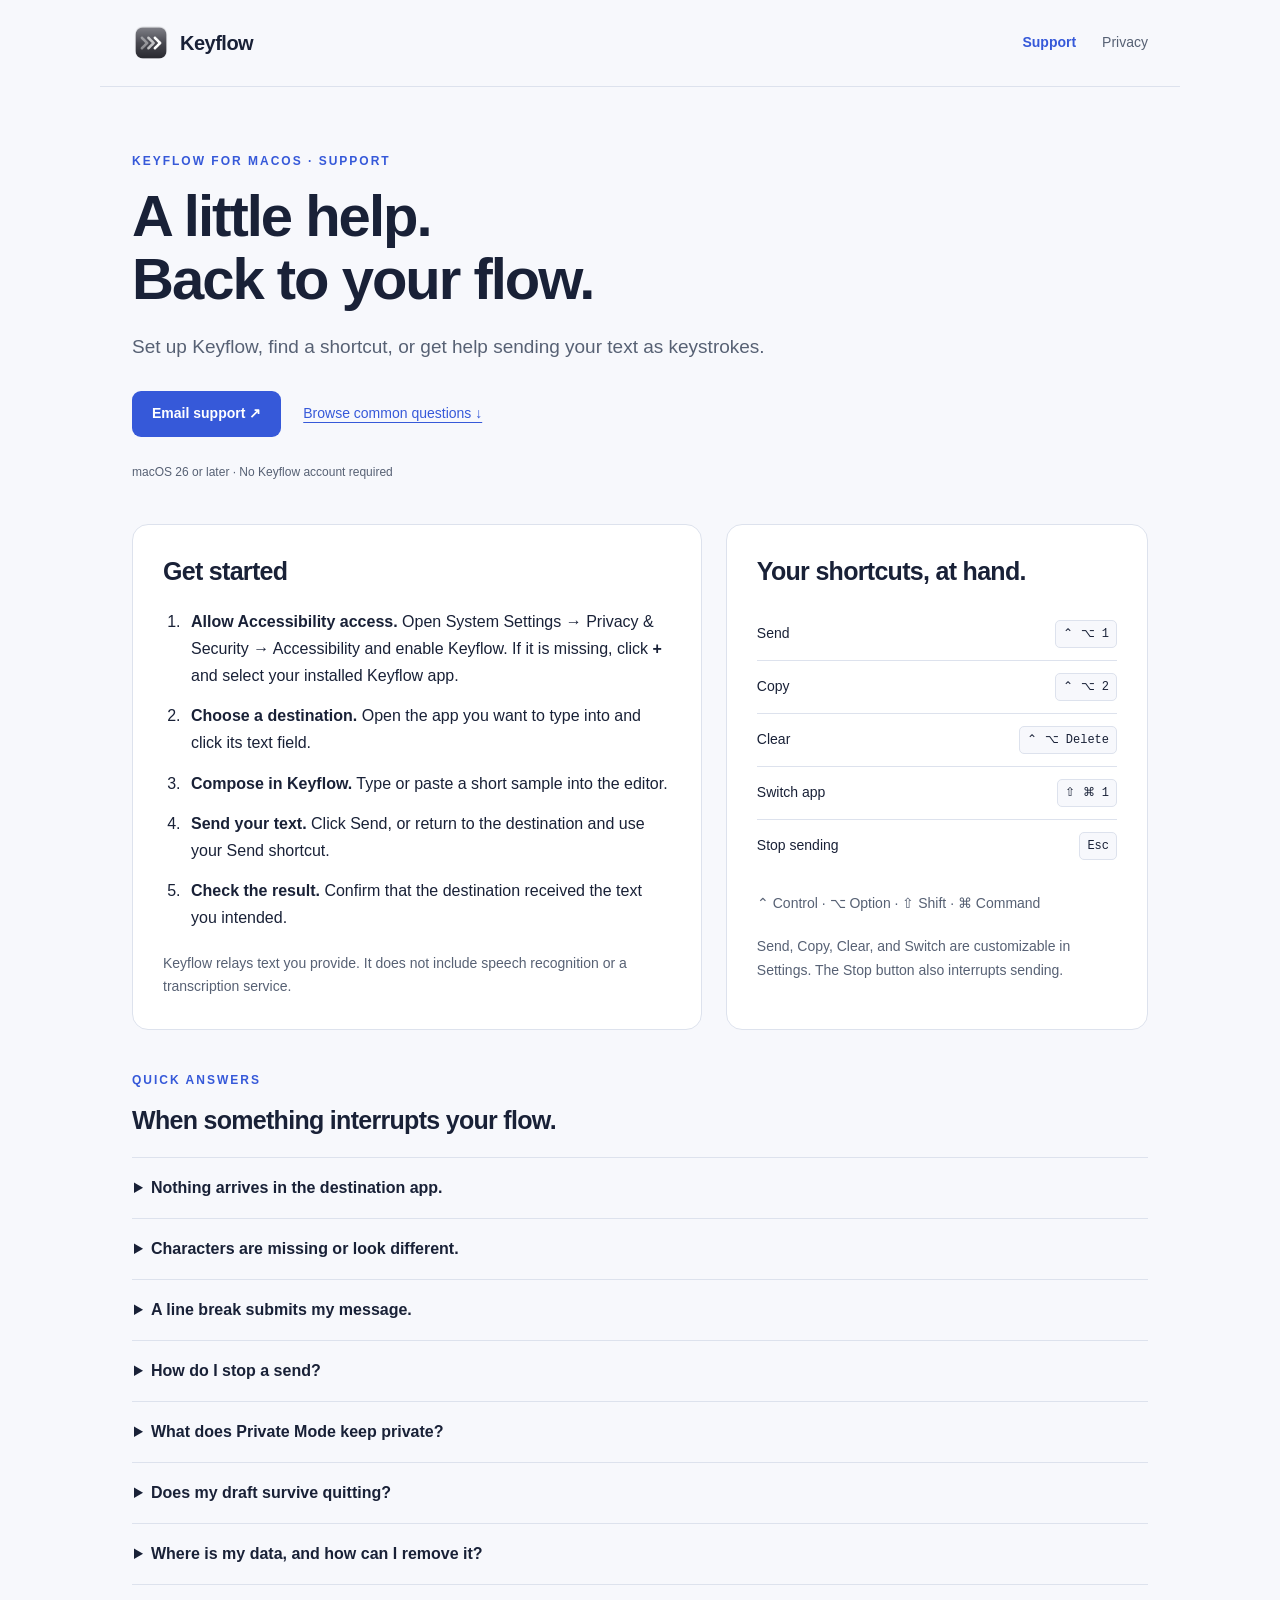
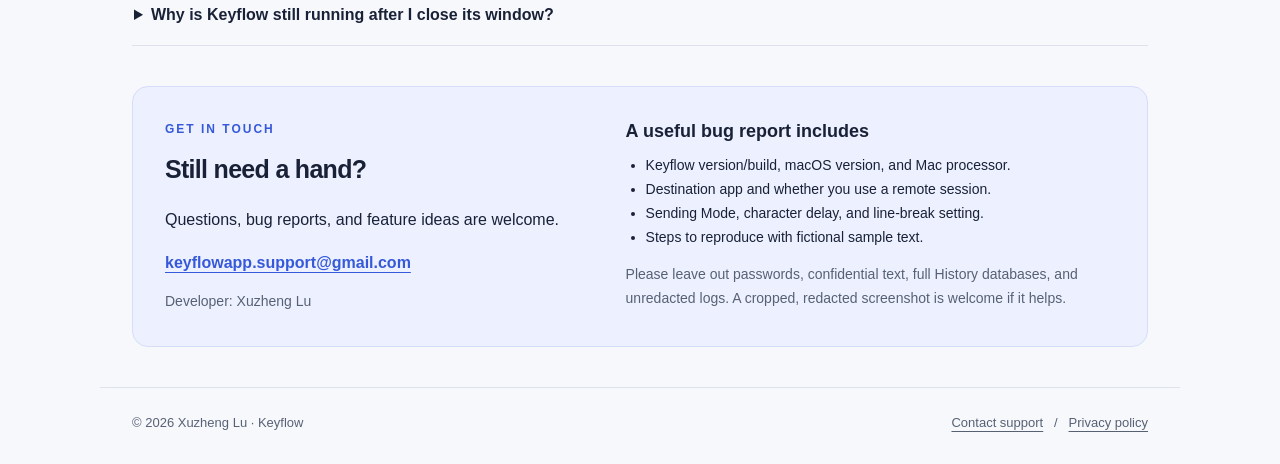
==== index.html @ cf7bfe1b "Publish Keyflow support and privacy pages" ====
<!doctype html>
<html lang="en"><head><meta charset="utf-8"><meta name="viewport" content="width=device-width,initial-scale=1"><title>Keyflow Support</title><meta name="description" content="Setup, shortcuts, troubleshooting, and contact information for Keyflow, a macOS text relay."><meta name="theme-color" content="#f7f8fc"><link rel="icon" href="icon.png"><link rel="stylesheet" href="style.css"></head>
<body><a class="skip" href="#main">Skip to content</a><header class="wrap top"><a class="brand" href="index.html"><img src="icon.png" alt="" width="38" height="38">Keyflow</a><nav aria-label="Main navigation"><a href="index.html" aria-current="page">Support</a><a href="privacy.html">Privacy</a></nav></header><main id="main" class="wrap"><section class="hero"><p class="eyebrow">Keyflow for macOS · Support</p><h1>A little help.<br>Back to your flow.</h1><p class="lead">Set up Keyflow, find a shortcut, or get help sending your text as keystrokes.</p><div class="actions"><a class="button" href="mailto:keyflowapp.support@gmail.com">Email support ↗</a><a class="secondary" href="#questions">Browse common questions ↓</a></div><span class="tag">macOS 26 or later · No Keyflow account required</span></section>
<div class="grid"><section class="card" aria-labelledby="start"><h2 id="start">Get started</h2><ol><li><strong>Allow Accessibility access.</strong> Open System Settings → Privacy &amp; Security → Accessibility and enable Keyflow. If it is missing, click <strong>+</strong> and select your installed Keyflow app.</li><li><strong>Choose a destination.</strong> Open the app you want to type into and click its text field.</li><li><strong>Compose in Keyflow.</strong> Type or paste a short sample into the editor.</li><li><strong>Send your text.</strong> Click Send, or return to the destination and use your Send shortcut.</li><li><strong>Check the result.</strong> Confirm that the destination received the text you intended.</li></ol><p class="note">Keyflow relays text you provide. It does not include speech recognition or a transcription service.</p></section>
<section class="card" aria-labelledby="shortcuts"><h2 id="shortcuts">Your shortcuts, at hand.</h2><div class="shortcut"><span>Send</span><kbd>⌃ ⌥ 1</kbd></div><div class="shortcut"><span>Copy</span><kbd>⌃ ⌥ 2</kbd></div><div class="shortcut"><span>Clear</span><kbd>⌃ ⌥ Delete</kbd></div><div class="shortcut"><span>Switch app</span><kbd>⇧ ⌘ 1</kbd></div><div class="shortcut"><span>Stop sending</span><kbd>Esc</kbd></div><p class="note">⌃ Control · ⌥ Option · ⇧ Shift · ⌘ Command</p><p class="note">Send, Copy, Clear, and Switch are customizable in Settings. The Stop button also interrupts sending.</p></section></div>
<section id="questions" class="section"><p class="eyebrow">Quick answers</p><h2>When something interrupts your flow.</h2><div class="faq">
<details><summary>Nothing arrives in the destination app.</summary><p>Check that Keyflow is enabled in System Settings → Privacy &amp; Security → Accessibility. Click a writable field in your destination app and check that Allowed Target includes that app. Keyflow’s status line can explain why sending is unavailable. Secure Input and some remote-session configurations can prevent simulated input.</p></details>
<details><summary>Characters are missing or look different.</summary><p>Try a longer character delay and a different Sending Mode with harmless sample text. Check both your local keyboard layout and any remote input method. Automatic mode chooses Standard for ASCII text and Unicode otherwise. Compatibility depends on the destination; completion means events were posted, not that every character was accepted.</p></details>
<details><summary>A line break submits my message.</summary><p>Check Send Return As in Typing settings. The default is Shift + Return. Different destinations handle Return differently, so use a safe sample before sending important text.</p></details>
<details><summary>How do I stop a send?</summary><p>Press Esc or click Stop. Sending also stops when the destination or permission changes, preserving the original editor text. Some characters may already have arrived; check the destination before retrying to avoid duplicates.</p></details>
<details><summary>What does Private Mode keep private?</summary><p>Private Mode skips new History entries. Draft recovery still saves editor text locally, including in Private Mode. Existing History and Favorites remain, and the destination app follows its own storage practices. Read the <a href="privacy.html">privacy policy</a> for details.</p></details>
<details><summary>Does my draft survive quitting?</summary><p>Draft recovery is intended for an unexpected exit. Normal Quit attempts to clear the draft. Save text you need before deliberately quitting. If Keyflow reports a storage failure, do not assume the draft is recoverable.</p></details>
<details><summary>Where is my data, and how can I remove it?</summary><p>Settings → Data shows the folder used by your installed version. Clear History and Clear Favorites are separate actions; clearing one keeps the other. Reset Settings preserves your data. The <a href="privacy.html">privacy policy</a> explains local storage, backups, and deletion.</p></details>
<details><summary>Why is Keyflow still running after I close its window?</summary><p>When Keep in Menu Bar is enabled, closing the main window can leave Keyflow and its shortcuts running. Use Quit to end the application.</p></details>
</div></section>
<section id="contact" class="contact"><div><p class="eyebrow">Get in touch</p><h2>Still need a hand?</h2><p>Questions, bug reports, and feature ideas are welcome.</p><a class="email" href="mailto:keyflowapp.support@gmail.com">keyflowapp.support@gmail.com</a><p class="note">Developer: Xuzheng Lu</p></div><div><h3>A useful bug report includes</h3><ul><li>Keyflow version/build, macOS version, and Mac processor.</li><li>Destination app and whether you use a remote session.</li><li>Sending Mode, character delay, and line-break setting.</li><li>Steps to reproduce with fictional sample text.</li></ul><p class="note">Please leave out passwords, confidential text, full History databases, and unredacted logs. A cropped, redacted screenshot is welcome if it helps.</p></div></section></main><footer class="wrap footer"><span>© 2026 Xuzheng Lu · Keyflow</span><span><a href="index.html#contact">Contact support</a> &nbsp; / &nbsp; <a href="privacy.html">Privacy policy</a></span></footer></body></html>
---- style.css ----
@charset "UTF-8";
:root{color-scheme:light;--ink:#192137;--muted:#576174;--blue:#3659d9;--line:#dde2ed;--paper:#f7f8fc;--card:#fff}*{box-sizing:border-box}html{scroll-behavior:smooth;scroll-padding-top:24px}body{margin:0;background:var(--paper);color:var(--ink);font:16px/1.7 -apple-system,BlinkMacSystemFont,"Segoe UI",sans-serif}a{color:var(--blue);text-underline-offset:4px}a:hover{text-decoration-thickness:2px}a:focus-visible,summary:focus-visible{outline:3px solid #3659d9;outline-offset:5px;border-radius:3px}.wrap{max-width:1080px;margin:auto;padding:0 32px}.skip{position:absolute;left:16px;top:-100px;background:white;padding:10px;z-index:10}.skip:focus{top:10px}.top{display:flex;align-items:center;justify-content:space-between;gap:20px;padding-top:24px;padding-bottom:24px;border-bottom:1px solid var(--line)}.brand{display:flex;align-items:center;gap:10px;font-weight:750;font-size:20px;letter-spacing:-.5px;color:var(--ink);text-decoration:none}.brand img{width:38px;height:38px}nav{display:flex;gap:26px;font-size:14px}nav a{color:var(--muted);text-decoration:none}nav a[aria-current=page]{color:var(--blue);font-weight:650}.hero{padding:64px 0 42px;max-width:790px}.eyebrow{font-size:12px;font-weight:700;letter-spacing:2px;text-transform:uppercase;color:var(--blue);margin:0 0 14px}h1{font-size:clamp(36px,6vw,58px);line-height:1.08;letter-spacing:-2px;margin:0 0 20px}h2{font-size:25px;line-height:1.3;letter-spacing:-.7px;margin:0 0 20px}h3{font-size:18px;line-height:1.4;margin:0 0 10px}p{margin:0 0 16px}.lead{font-size:19px;color:var(--muted);max-width:670px}.meta{font-size:13px;color:var(--muted)}.actions{display:flex;align-items:center;gap:22px;flex-wrap:wrap;margin-top:28px}.button{background:var(--blue);color:white;text-decoration:none;padding:11px 20px;border-radius:9px;font-weight:650;font-size:14px;display:inline-block}.actions .secondary{font-size:14px}.grid{display:grid;grid-template-columns:1.35fr 1fr;gap:24px;margin:0 0 28px}.card{background:var(--card);border:1px solid var(--line);border-radius:16px;padding:30px}.card ol{padding-left:22px;margin:0}.card li{padding-left:6px;margin-bottom:13px}.card li:last-child{margin-bottom:0}.note{font-size:14px;color:var(--muted);margin:20px 0 0}.tag{font-size:12px;color:var(--muted);margin-top:25px;display:block}.shortcut{display:flex;align-items:center;justify-content:space-between;gap:12px;padding:12px 0;border-bottom:1px solid var(--line);font-size:14px}.shortcut:last-of-type{border-bottom:0}kbd{font:12px/1.5 ui-monospace,SFMono-Regular,Consolas,monospace;background:var(--paper);border:1px solid var(--line);border-radius:5px;padding:4px 7px;white-space:nowrap}.section{margin:40px 0}.faq{border-top:1px solid var(--line)}details{border-bottom:1px solid var(--line);padding:0 2px}summary{font-weight:600;cursor:pointer;padding:18px 0;line-height:1.5}details p{padding:0 24px 3px 0;max-width:840px;color:var(--muted)}.contact{display:grid;grid-template-columns:1fr 1.15fr;gap:35px;background:#edf1ff;border:1px solid #d5ddf8;border-radius:16px;padding:32px;margin:40px 0}.contact ul{padding-left:20px;margin:0;font-size:14px}.email{font-weight:650;overflow-wrap:anywhere}.contact .note{margin-top:14px}.footer{border-top:1px solid var(--line);display:flex;justify-content:space-between;gap:18px;padding-top:24px;padding-bottom:30px;font-size:13px;color:var(--muted)}.footer a{color:var(--muted)}.policy{max-width:780px;padding-bottom:35px}.policy h2{margin:38px 0 14px;font-size:23px}.policy p{color:#394357}.policy strong{color:var(--ink)}code{font-size:.9em;overflow-wrap:anywhere}.policy .summary{border-left:3px solid var(--blue);background:#edf1ff;padding:20px 24px;margin:0 0 32px}.policy .summary p{margin:0}@media(max-width:680px){.wrap{padding-left:22px;padding-right:22px}.top{padding-top:18px;padding-bottom:18px}.brand{font-size:18px}nav{gap:16px;font-size:13px}.hero{padding:42px 0 26px}h1{letter-spacing:-1.2px}.lead{font-size:17px}.grid,.contact{grid-template-columns:1fr;gap:20px}.card,.contact{padding:24px}.contact{gap:18px}.footer{flex-wrap:wrap}.actions{gap:18px}h2{font-size:23px}}@media(prefers-reduced-motion:reduce){html{scroll-behavior:auto}}
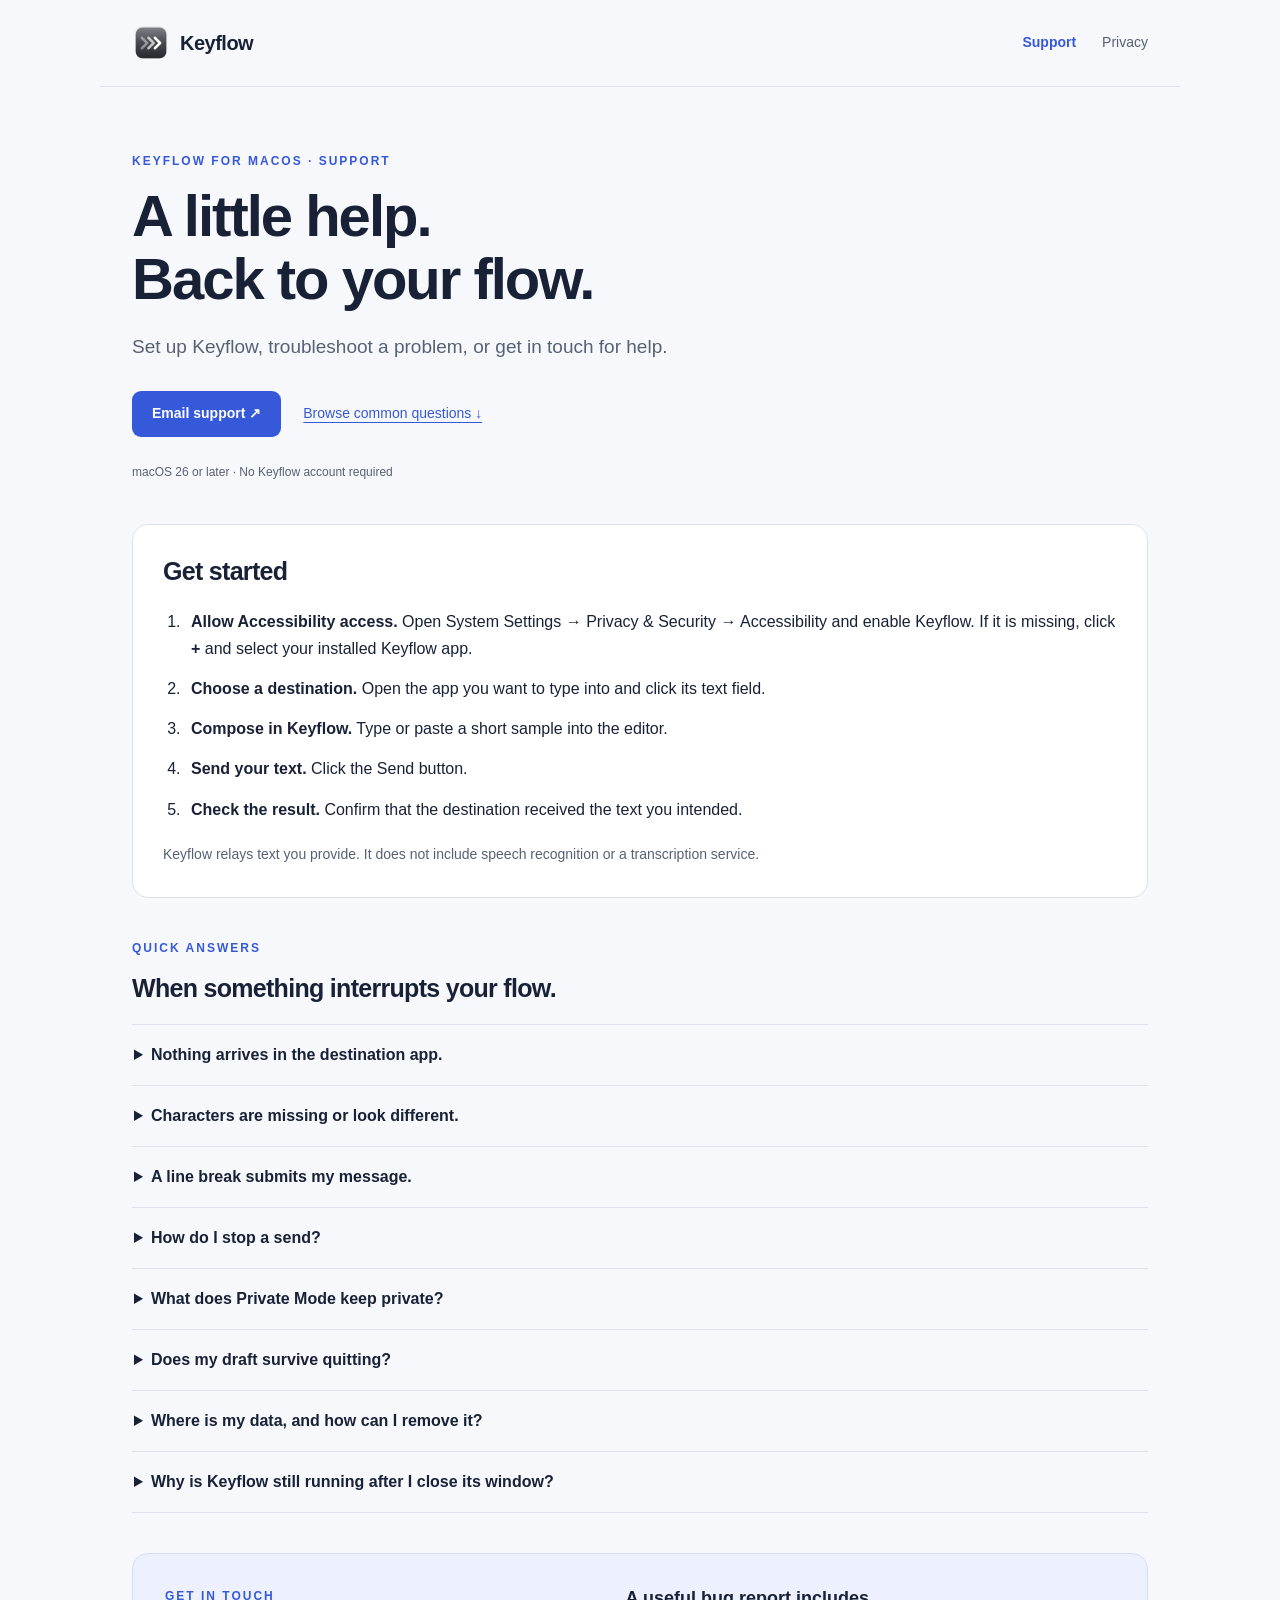
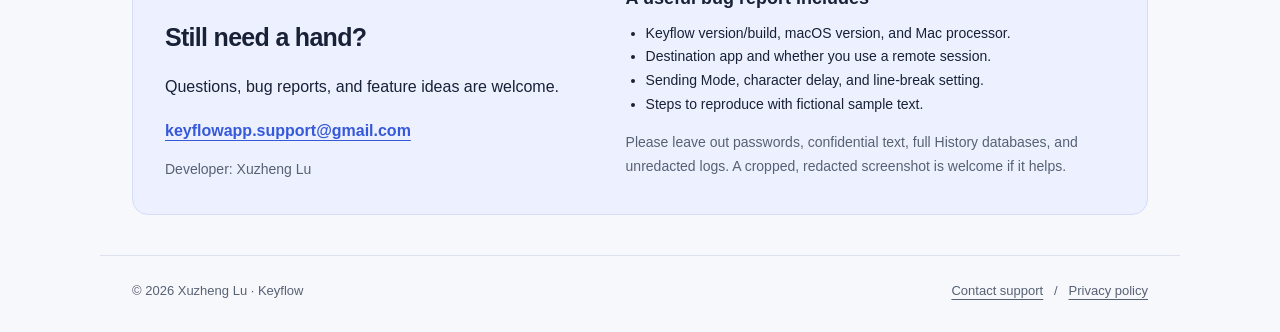
==== commit 31e760e9: "Simplify support page and remove shortcut reference" ====
--- a/index.html
+++ b/index.html
@@ -1,16 +1,16 @@
 <!doctype html>
-<html lang="en"><head><meta charset="utf-8"><meta name="viewport" content="width=device-width,initial-scale=1"><title>Keyflow Support</title><meta name="description" content="Setup, shortcuts, troubleshooting, and contact information for Keyflow, a macOS text relay."><meta name="theme-color" content="#f7f8fc"><link rel="icon" href="icon.png"><link rel="stylesheet" href="style.css"></head>
-<body><a class="skip" href="#main">Skip to content</a><header class="wrap top"><a class="brand" href="index.html"><img src="icon.png" alt="" width="38" height="38">Keyflow</a><nav aria-label="Main navigation"><a href="index.html" aria-current="page">Support</a><a href="privacy.html">Privacy</a></nav></header><main id="main" class="wrap"><section class="hero"><p class="eyebrow">Keyflow for macOS · Support</p><h1>A little help.<br>Back to your flow.</h1><p class="lead">Set up Keyflow, find a shortcut, or get help sending your text as keystrokes.</p><div class="actions"><a class="button" href="mailto:keyflowapp.support@gmail.com">Email support ↗</a><a class="secondary" href="#questions">Browse common questions ↓</a></div><span class="tag">macOS 26 or later · No Keyflow account required</span></section>
-<div class="grid"><section class="card" aria-labelledby="start"><h2 id="start">Get started</h2><ol><li><strong>Allow Accessibility access.</strong> Open System Settings → Privacy &amp; Security → Accessibility and enable Keyflow. If it is missing, click <strong>+</strong> and select your installed Keyflow app.</li><li><strong>Choose a destination.</strong> Open the app you want to type into and click its text field.</li><li><strong>Compose in Keyflow.</strong> Type or paste a short sample into the editor.</li><li><strong>Send your text.</strong> Click Send, or return to the destination and use your Send shortcut.</li><li><strong>Check the result.</strong> Confirm that the destination received the text you intended.</li></ol><p class="note">Keyflow relays text you provide. It does not include speech recognition or a transcription service.</p></section>
-<section class="card" aria-labelledby="shortcuts"><h2 id="shortcuts">Your shortcuts, at hand.</h2><div class="shortcut"><span>Send</span><kbd>⌃ ⌥ 1</kbd></div><div class="shortcut"><span>Copy</span><kbd>⌃ ⌥ 2</kbd></div><div class="shortcut"><span>Clear</span><kbd>⌃ ⌥ Delete</kbd></div><div class="shortcut"><span>Switch app</span><kbd>⇧ ⌘ 1</kbd></div><div class="shortcut"><span>Stop sending</span><kbd>Esc</kbd></div><p class="note">⌃ Control · ⌥ Option · ⇧ Shift · ⌘ Command</p><p class="note">Send, Copy, Clear, and Switch are customizable in Settings. The Stop button also interrupts sending.</p></section></div>
+<html lang="en"><head><meta charset="utf-8"><meta name="viewport" content="width=device-width,initial-scale=1"><title>Keyflow Support</title><meta name="description" content="Setup, troubleshooting, and contact information for Keyflow, a macOS text relay."><meta name="theme-color" content="#f7f8fc"><link rel="icon" href="icon.png"><link rel="stylesheet" href="style.css"></head>
+<body><a class="skip" href="#main">Skip to content</a><header class="wrap top"><a class="brand" href="index.html"><img src="icon.png" alt="" width="38" height="38">Keyflow</a><nav aria-label="Main navigation"><a href="index.html" aria-current="page">Support</a><a href="privacy.html">Privacy</a></nav></header><main id="main" class="wrap"><section class="hero"><p class="eyebrow">Keyflow for macOS · Support</p><h1>A little help.<br>Back to your flow.</h1><p class="lead">Set up Keyflow, troubleshoot a problem, or get in touch for help.</p><div class="actions"><a class="button" href="mailto:keyflowapp.support@gmail.com">Email support ↗</a><a class="secondary" href="#questions">Browse common questions ↓</a></div><span class="tag">macOS 26 or later · No Keyflow account required</span></section>
+<div><section class="card" aria-labelledby="start"><h2 id="start">Get started</h2><ol><li><strong>Allow Accessibility access.</strong> Open System Settings → Privacy &amp; Security → Accessibility and enable Keyflow. If it is missing, click <strong>+</strong> and select your installed Keyflow app.</li><li><strong>Choose a destination.</strong> Open the app you want to type into and click its text field.</li><li><strong>Compose in Keyflow.</strong> Type or paste a short sample into the editor.</li><li><strong>Send your text.</strong> Click the Send button.</li><li><strong>Check the result.</strong> Confirm that the destination received the text you intended.</li></ol><p class="note">Keyflow relays text you provide. It does not include speech recognition or a transcription service.</p></section>
+</div>
 <section id="questions" class="section"><p class="eyebrow">Quick answers</p><h2>When something interrupts your flow.</h2><div class="faq">
 <details><summary>Nothing arrives in the destination app.</summary><p>Check that Keyflow is enabled in System Settings → Privacy &amp; Security → Accessibility. Click a writable field in your destination app and check that Allowed Target includes that app. Keyflow’s status line can explain why sending is unavailable. Secure Input and some remote-session configurations can prevent simulated input.</p></details>
 <details><summary>Characters are missing or look different.</summary><p>Try a longer character delay and a different Sending Mode with harmless sample text. Check both your local keyboard layout and any remote input method. Automatic mode chooses Standard for ASCII text and Unicode otherwise. Compatibility depends on the destination; completion means events were posted, not that every character was accepted.</p></details>
 <details><summary>A line break submits my message.</summary><p>Check Send Return As in Typing settings. The default is Shift + Return. Different destinations handle Return differently, so use a safe sample before sending important text.</p></details>
-<details><summary>How do I stop a send?</summary><p>Press Esc or click Stop. Sending also stops when the destination or permission changes, preserving the original editor text. Some characters may already have arrived; check the destination before retrying to avoid duplicates.</p></details>
+<details><summary>How do I stop a send?</summary><p>Click Stop. Sending also stops when the destination or permission changes, preserving the original editor text. Some characters may already have arrived; check the destination before retrying to avoid duplicates.</p></details>
 <details><summary>What does Private Mode keep private?</summary><p>Private Mode skips new History entries. Draft recovery still saves editor text locally, including in Private Mode. Existing History and Favorites remain, and the destination app follows its own storage practices. Read the <a href="privacy.html">privacy policy</a> for details.</p></details>
 <details><summary>Does my draft survive quitting?</summary><p>Draft recovery is intended for an unexpected exit. Normal Quit attempts to clear the draft. Save text you need before deliberately quitting. If Keyflow reports a storage failure, do not assume the draft is recoverable.</p></details>
 <details><summary>Where is my data, and how can I remove it?</summary><p>Settings → Data shows the folder used by your installed version. Clear History and Clear Favorites are separate actions; clearing one keeps the other. Reset Settings preserves your data. The <a href="privacy.html">privacy policy</a> explains local storage, backups, and deletion.</p></details>
-<details><summary>Why is Keyflow still running after I close its window?</summary><p>When Keep in Menu Bar is enabled, closing the main window can leave Keyflow and its shortcuts running. Use Quit to end the application.</p></details>
+<details><summary>Why is Keyflow still running after I close its window?</summary><p>When Keep in Menu Bar is enabled, closing the main window can leave Keyflow running. Use Quit to end the application.</p></details>
 </div></section>
-<section id="contact" class="contact"><div><p class="eyebrow">Get in touch</p><h2>Still need a hand?</h2><p>Questions, bug reports, and feature ideas are welcome.</p><a class="email" href="mailto:keyflowapp.support@gmail.com">keyflowapp.support@gmail.com</a><p class="note">Developer: Xuzheng Lu</p></div><div><h3>A useful bug report includes</h3><ul><li>Keyflow version/build, macOS version, and Mac processor.</li><li>Destination app and whether you use a remote session.</li><li>Sending Mode, character delay, and line-break setting.</li><li>Steps to reproduce with fictional sample text.</li></ul><p class="note">Please leave out passwords, confidential text, full History databases, and unredacted logs. A cropped, redacted screenshot is welcome if it helps.</p></div></section></main><footer class="wrap footer"><span>© 2026 Xuzheng Lu · Keyflow</span><span><a href="index.html#contact">Contact support</a> &nbsp; / &nbsp; <a href="privacy.html">Privacy policy</a></span></footer></body></html>+<section id="contact" class="contact"><div><p class="eyebrow">Get in touch</p><h2>Still need a hand?</h2><p>Questions, bug reports, and feature ideas are welcome.</p><a class="email" href="mailto:keyflowapp.support@gmail.com">keyflowapp.support@gmail.com</a><p class="note">Developer: Xuzheng Lu</p></div><div><h3>A useful bug report includes</h3><ul><li>Keyflow version/build, macOS version, and Mac processor.</li><li>Destination app and whether you use a remote session.</li><li>Sending Mode, character delay, and line-break setting.</li><li>Steps to reproduce with fictional sample text.</li></ul><p class="note">Please leave out passwords, confidential text, full History databases, and unredacted logs. A cropped, redacted screenshot is welcome if it helps.</p></div></section></main><footer class="wrap footer"><span>© 2026 Xuzheng Lu · Keyflow</span><span><a href="index.html#contact">Contact support</a> &nbsp; / &nbsp; <a href="privacy.html">Privacy policy</a></span></footer></body></html>
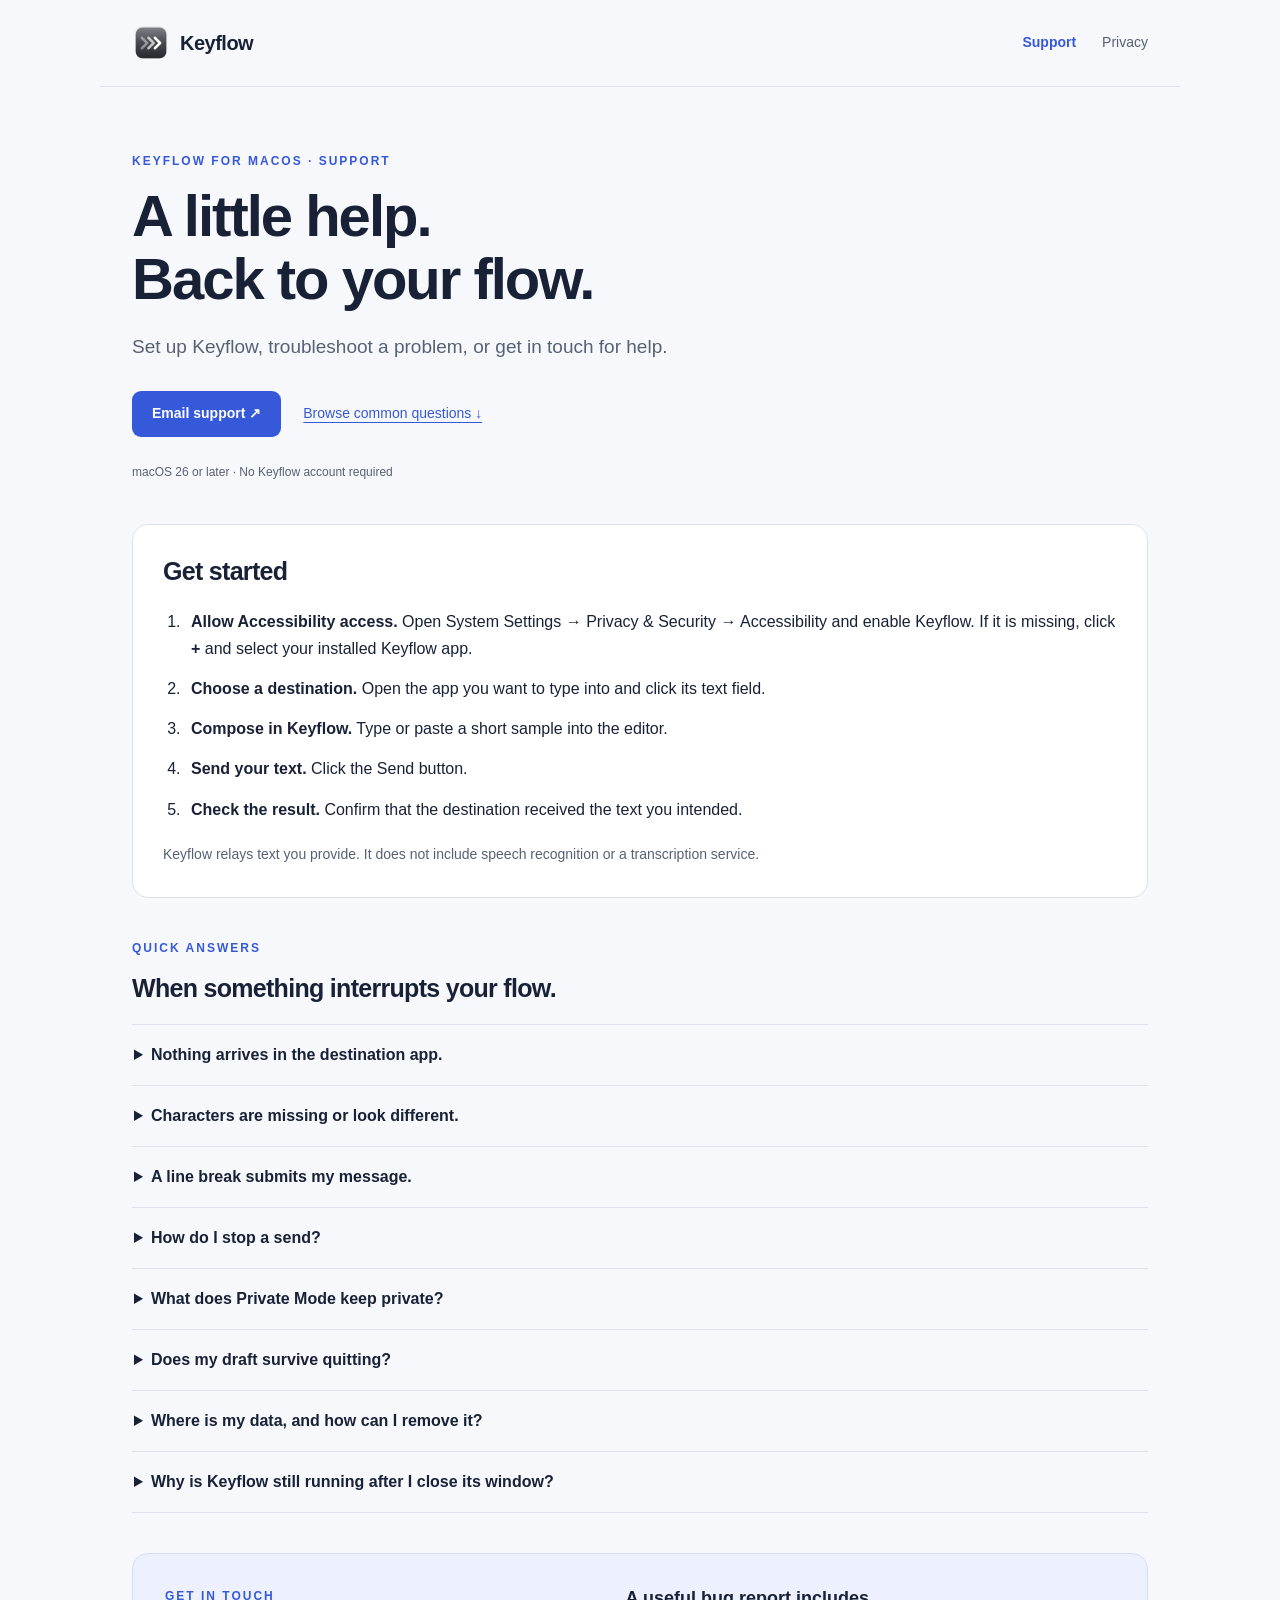
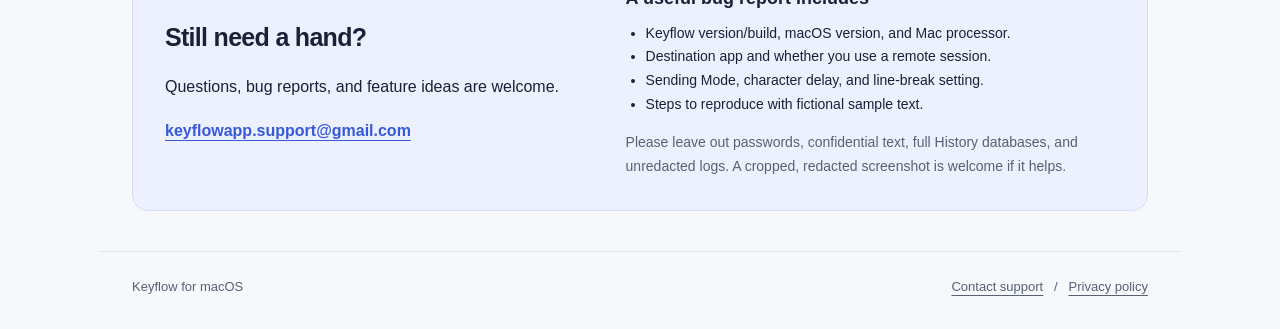
==== commit af48510f: "Remove personal name from support page" ====
--- a/index.html
+++ b/index.html
@@ -13,4 +13,4 @@
 <details><summary>Where is my data, and how can I remove it?</summary><p>Settings → Data shows the folder used by your installed version. Clear History and Clear Favorites are separate actions; clearing one keeps the other. Reset Settings preserves your data. The <a href="privacy.html">privacy policy</a> explains local storage, backups, and deletion.</p></details>
 <details><summary>Why is Keyflow still running after I close its window?</summary><p>When Keep in Menu Bar is enabled, closing the main window can leave Keyflow running. Use Quit to end the application.</p></details>
 </div></section>
-<section id="contact" class="contact"><div><p class="eyebrow">Get in touch</p><h2>Still need a hand?</h2><p>Questions, bug reports, and feature ideas are welcome.</p><a class="email" href="mailto:keyflowapp.support@gmail.com">keyflowapp.support@gmail.com</a><p class="note">Developer: Xuzheng Lu</p></div><div><h3>A useful bug report includes</h3><ul><li>Keyflow version/build, macOS version, and Mac processor.</li><li>Destination app and whether you use a remote session.</li><li>Sending Mode, character delay, and line-break setting.</li><li>Steps to reproduce with fictional sample text.</li></ul><p class="note">Please leave out passwords, confidential text, full History databases, and unredacted logs. A cropped, redacted screenshot is welcome if it helps.</p></div></section></main><footer class="wrap footer"><span>© 2026 Xuzheng Lu · Keyflow</span><span><a href="index.html#contact">Contact support</a> &nbsp; / &nbsp; <a href="privacy.html">Privacy policy</a></span></footer></body></html>
+<section id="contact" class="contact"><div><p class="eyebrow">Get in touch</p><h2>Still need a hand?</h2><p>Questions, bug reports, and feature ideas are welcome.</p><a class="email" href="mailto:keyflowapp.support@gmail.com">keyflowapp.support@gmail.com</a></div><div><h3>A useful bug report includes</h3><ul><li>Keyflow version/build, macOS version, and Mac processor.</li><li>Destination app and whether you use a remote session.</li><li>Sending Mode, character delay, and line-break setting.</li><li>Steps to reproduce with fictional sample text.</li></ul><p class="note">Please leave out passwords, confidential text, full History databases, and unredacted logs. A cropped, redacted screenshot is welcome if it helps.</p></div></section></main><footer class="wrap footer"><span>Keyflow for macOS</span><span><a href="index.html#contact">Contact support</a> &nbsp; / &nbsp; <a href="privacy.html">Privacy policy</a></span></footer></body></html>
